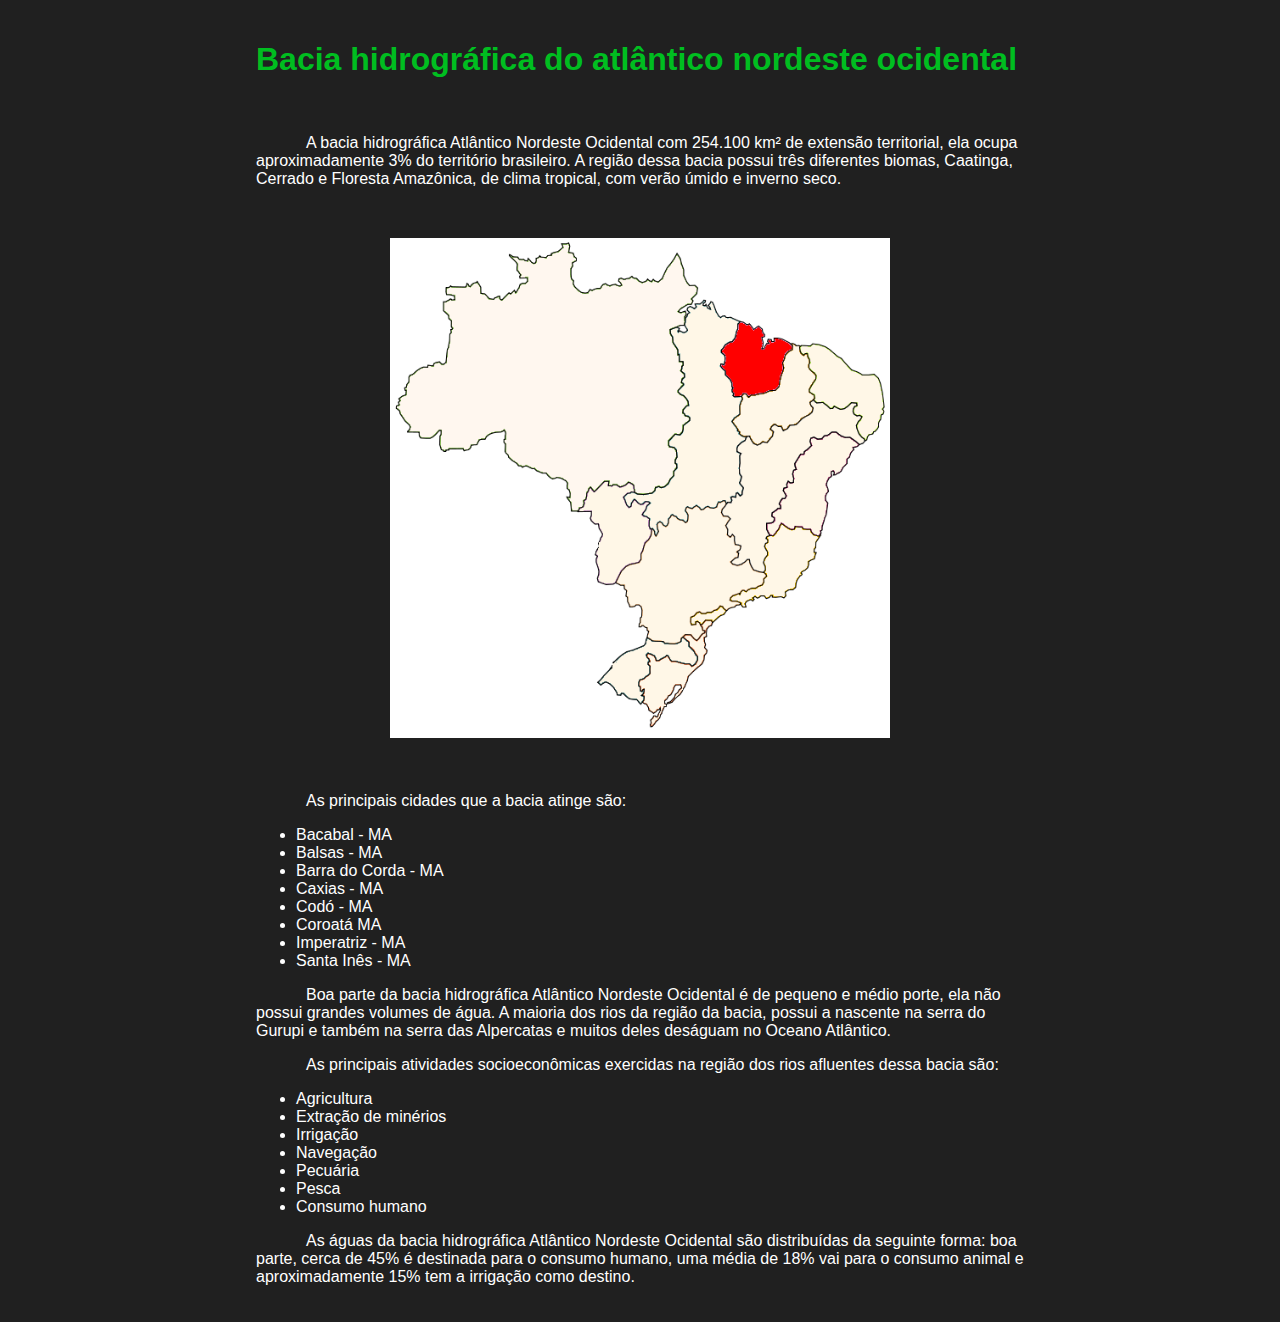
==== other_projects/Web_32/index.html @ df199992 "Add files via upload" ====
<!DOCTYPE html>
<html lang="pt-br">
    <head>
        <meta charset="UTF-8">
        <link rel="stylesheet" href="./styles/a1.css" />
        <title>Bacia hidrográfica do atlântico nordeste ocidental</title>
    </head>
    <body>
        <header id="headerID_1"></header>
        <main id="mainID_1">
            <h1 class="h1_1">Bacia hidrográfica do atlântico nordeste ocidental</h1>
            <br />
            <p>A bacia hidrográfica Atlântico Nordeste Ocidental com 254.100 km² de extensão territorial, ela ocupa aproximadamente 3% do território brasileiro. A região dessa bacia possui três diferentes biomas, Caatinga, Cerrado e Floresta Amazônica, de clima tropical, com verão úmido e inverno seco.</p>
            <br />
            <figure class="fig_1">
                <img class="img_1" src="src/b_a_n_o_2.png" alt="Não foi possivel carregar a imagem" />
            </figure>
            <br />
            <p>As principais cidades que a bacia atinge são:</p>
            <ul>
                <li>Bacabal - MA</li>
                <li>Balsas - MA</li>
                <li>Barra do Corda - MA</li>
                <li>Caxias - MA</li>
                <li>Codó - MA</li>
                <li>Coroatá MA</li>
                <li>Imperatriz - MA</li>
                <li>Santa Inês - MA</li>
            </ul>
            <p>Boa parte da bacia hidrográfica Atlântico Nordeste Ocidental é de pequeno e médio porte, ela não possui grandes volumes de água. A maioria dos rios da região da bacia, possui a nascente na serra do Gurupi e também na serra das Alpercatas e muitos deles deságuam no Oceano Atlântico.</p>
            <p>As principais atividades socioeconômicas exercidas na região dos rios afluentes dessa bacia são:</p>
            <ul>
                <li>Agricultura</li>
                <li>Extração de minérios</li>
                <li>Irrigação </li>
                <li>Navegação</li>
                <li>Pecuária</li>
                <li>Pesca</li>
                <li>Consumo humano</li>
            </ul>
            <p>As águas da bacia hidrográfica Atlântico Nordeste Ocidental são distribuídas da seguinte forma: boa parte, cerca de 45% é destinada para o consumo humano, uma média de 18% vai para o consumo animal e aproximadamente 15% tem a irrigação como destino.</p>
        </main>
        <footer id="footerID_1">

        </footer>

        <script src="./scripts/a1.js"></script>
    </body>
</html>
---- other_projects/Web_32/styles/a1.css ----
body{
    background: rgb(32, 32, 32);
    padding: 0px;
    margin: 0px;
}

p, h1, h2, h3, h4, h5, h6, li{
    color: white;
    font-family: Arial, Helvetica, sans-serif;
}

p{
    text-indent: 50px;
}

#mainID_1{
    width: 60%;
    margin-left: auto;
    margin-right: auto;
    padding-left: 20px;
    padding-right: 20px;
    padding-top: 20px;
    padding-bottom: 20px;
}

.img_1{
    width: 500px;
    height: 500px;
}

.fig_1{
    text-align: center;
}

.h1_1{
    color: rgb(0, 190, 32);
}
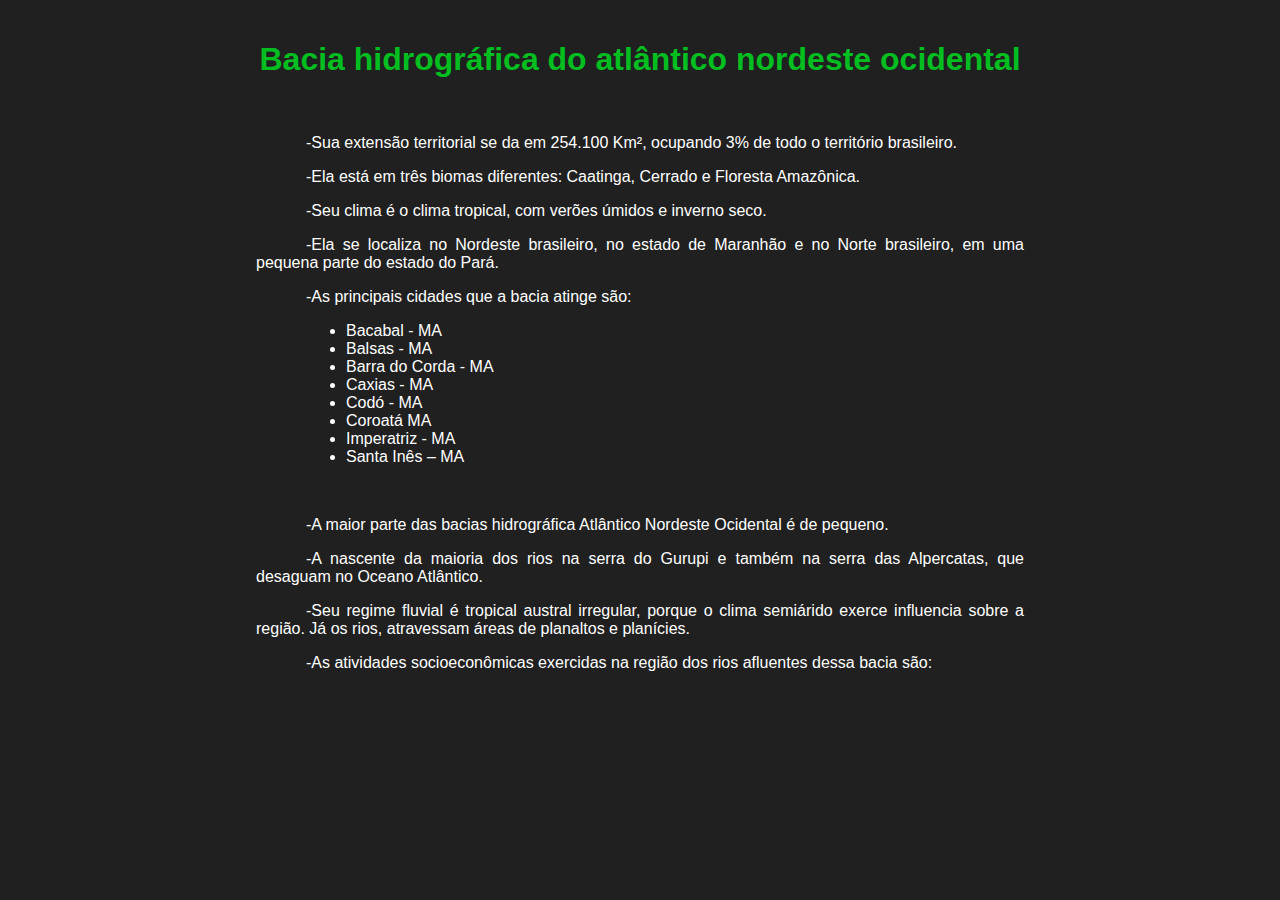
==== commit 4de4c227: "Add files via upload" ====
--- a/other_projects/Web_32/index.html
+++ b/other_projects/Web_32/index.html
@@ -10,14 +10,12 @@
         <main id="mainID_1">
             <h1 class="h1_1">Bacia hidrográfica do atlântico nordeste ocidental</h1>
             <br />
-            <p>A bacia hidrográfica Atlântico Nordeste Ocidental com 254.100 km² de extensão territorial, ela ocupa aproximadamente 3% do território brasileiro. A região dessa bacia possui três diferentes biomas, Caatinga, Cerrado e Floresta Amazônica, de clima tropical, com verão úmido e inverno seco.</p>
-            <br />
-            <figure class="fig_1">
-                <img class="img_1" src="src/b_a_n_o_2.png" alt="Não foi possivel carregar a imagem" />
-            </figure>
-            <br />
-            <p>As principais cidades que a bacia atinge são:</p>
-            <ul>
+            <p>-Sua extensão territorial se da em 254.100 Km², ocupando 3% de todo o território brasileiro.</p>
+            <p>-Ela está em três biomas diferentes: Caatinga, Cerrado e Floresta Amazônica.</p>
+            <p>-Seu clima é o clima tropical, com verões úmidos e inverno seco.</p>
+            <p>-Ela se localiza no Nordeste brasileiro, no estado de Maranhão e no Norte brasileiro, em uma pequena parte do estado do Pará.</p>
+            <p>-As principais cidades que a bacia atinge são:</p>
+            <ul class="ul_1">
                 <li>Bacabal - MA</li>
                 <li>Balsas - MA</li>
                 <li>Barra do Corda - MA</li>
@@ -25,20 +23,14 @@
                 <li>Codó - MA</li>
                 <li>Coroatá MA</li>
                 <li>Imperatriz - MA</li>
-                <li>Santa Inês - MA</li>
+                <li>Santa Inês – MA</li>
             </ul>
-            <p>Boa parte da bacia hidrográfica Atlântico Nordeste Ocidental é de pequeno e médio porte, ela não possui grandes volumes de água. A maioria dos rios da região da bacia, possui a nascente na serra do Gurupi e também na serra das Alpercatas e muitos deles deságuam no Oceano Atlântico.</p>
-            <p>As principais atividades socioeconômicas exercidas na região dos rios afluentes dessa bacia são:</p>
-            <ul>
-                <li>Agricultura</li>
-                <li>Extração de minérios</li>
-                <li>Irrigação </li>
-                <li>Navegação</li>
-                <li>Pecuária</li>
-                <li>Pesca</li>
-                <li>Consumo humano</li>
-            </ul>
-            <p>As águas da bacia hidrográfica Atlântico Nordeste Ocidental são distribuídas da seguinte forma: boa parte, cerca de 45% é destinada para o consumo humano, uma média de 18% vai para o consumo animal e aproximadamente 15% tem a irrigação como destino.</p>
+            <br />
+            <p>-A maior parte das bacias hidrográfica Atlântico Nordeste Ocidental é de pequeno.</p>
+            <p>-A nascente da maioria dos rios na serra do Gurupi e também na serra das Alpercatas, que desaguam no Oceano Atlântico.</p>
+            <p>-Seu regime fluvial é tropical austral irregular, porque o clima semiárido exerce influencia sobre a região. Já os rios, atravessam áreas de planaltos e planícies.<p>
+            <p>-As atividades socioeconômicas exercidas na região dos rios afluentes dessa bacia são:</p>
+            
         </main>
         <footer id="footerID_1">
 
--- a/other_projects/Web_32/styles/a1.css
+++ b/other_projects/Web_32/styles/a1.css
@@ -7,10 +7,16 @@
 p, h1, h2, h3, h4, h5, h6, li{
     color: white;
     font-family: Arial, Helvetica, sans-serif;
+    text-align: center;
 }
 
 p{
     text-indent: 50px;
+    text-align: justify;
+}
+
+li{
+    text-align: justify;
 }
 
 #mainID_1{
@@ -34,4 +40,8 @@
 
 .h1_1{
     color: rgb(0, 190, 32);
+}
+
+.ul_1{
+    margin-left: 50px;
 }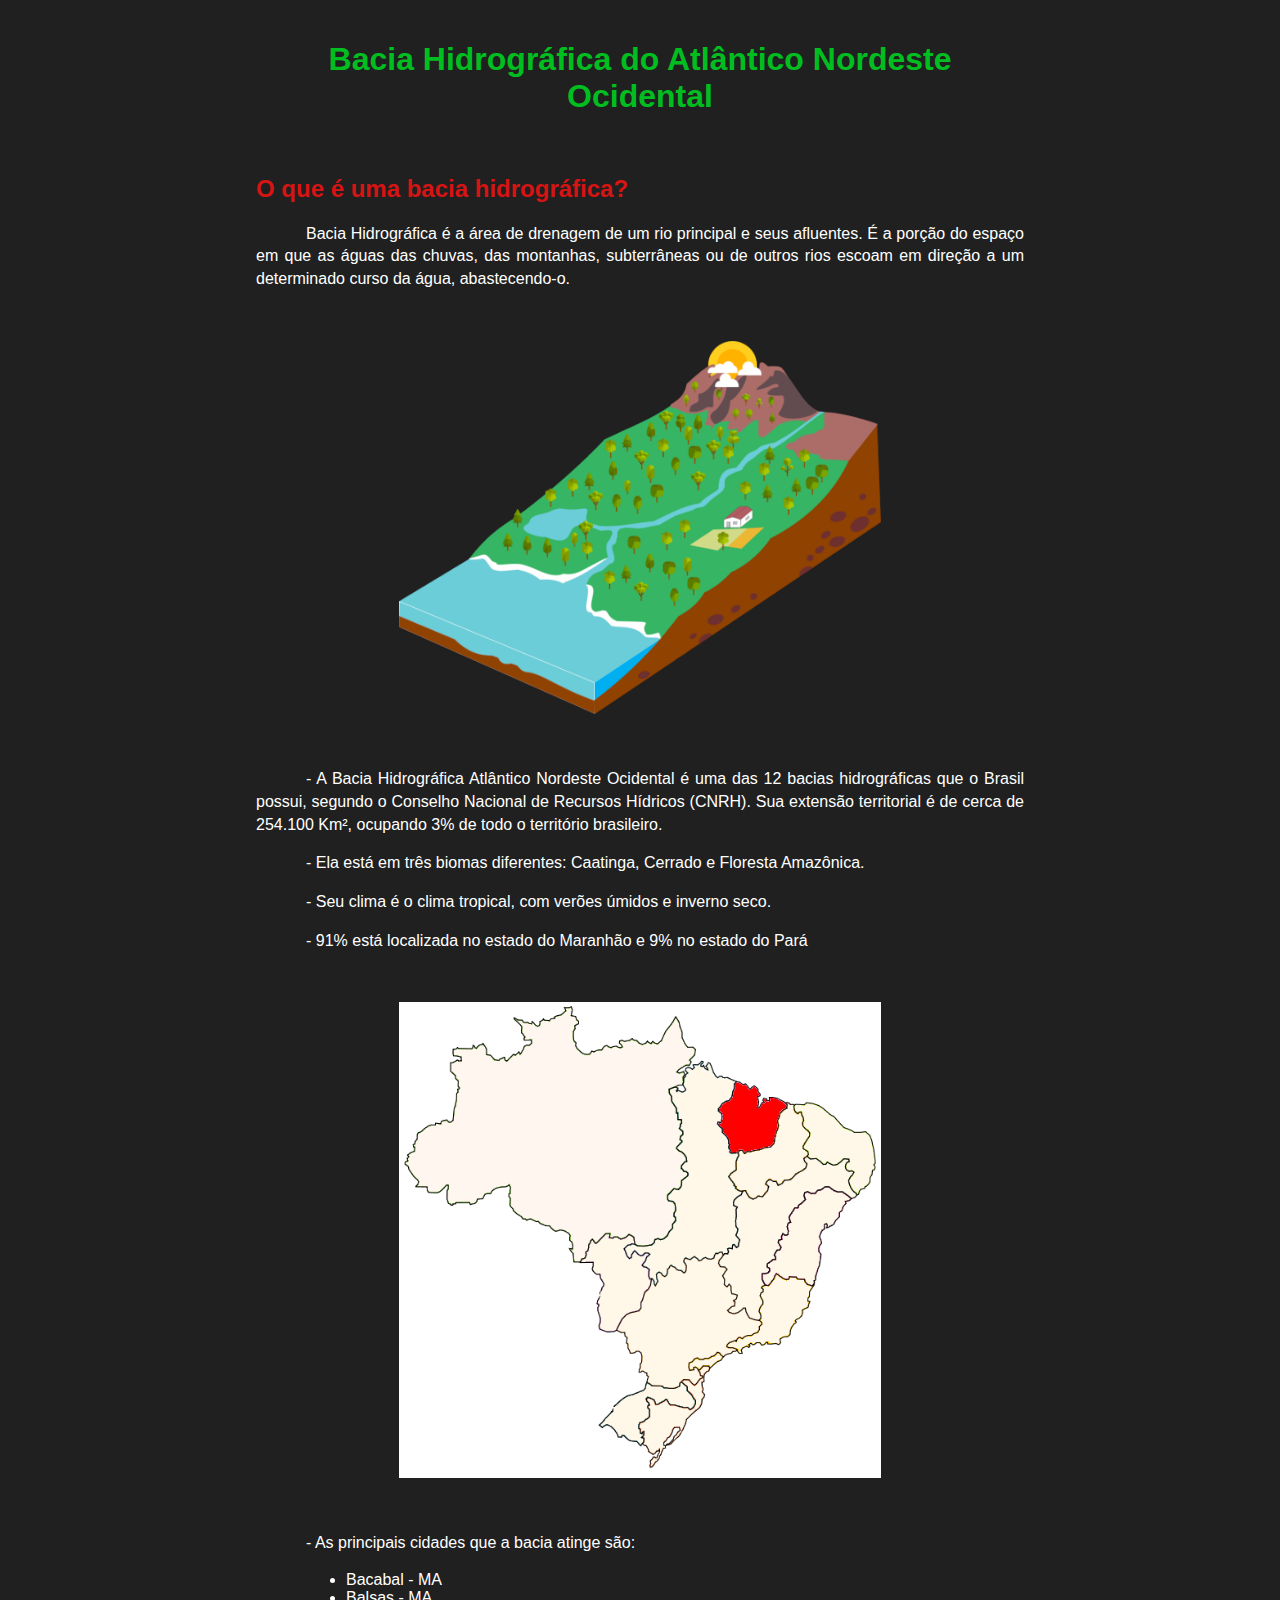
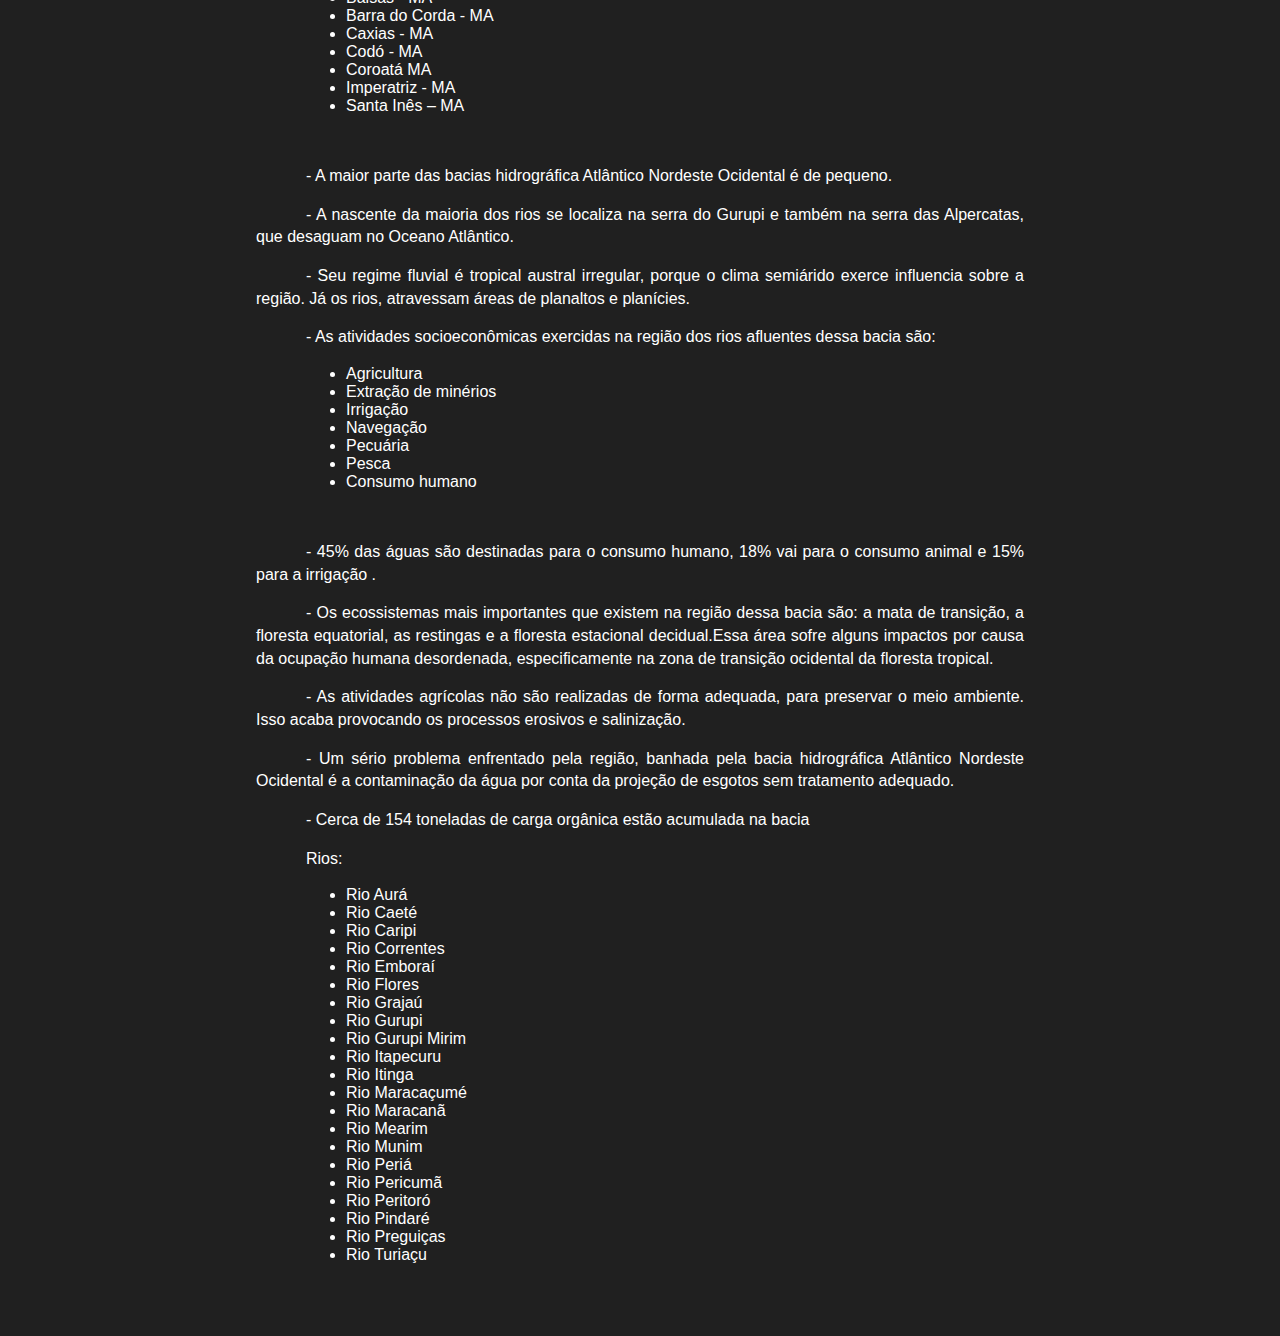
==== commit ae1f2766: "Add files via upload" ====
--- a/other_projects/Web_32/index.html
+++ b/other_projects/Web_32/index.html
@@ -3,18 +3,30 @@
     <head>
         <meta charset="UTF-8">
         <link rel="stylesheet" href="./styles/a1.css" />
-        <title>Bacia hidrográfica do atlântico nordeste ocidental</title>
+        <title>Bacia Hidrográfica do Atlântico Nordeste Ocidental</title>
     </head>
     <body>
         <header id="headerID_1"></header>
         <main id="mainID_1">
-            <h1 class="h1_1">Bacia hidrográfica do atlântico nordeste ocidental</h1>
+            <h1 class="h1_1">Bacia Hidrográfica do Atlântico Nordeste Ocidental</h1>
             <br />
-            <p>-Sua extensão territorial se da em 254.100 Km², ocupando 3% de todo o território brasileiro.</p>
-            <p>-Ela está em três biomas diferentes: Caatinga, Cerrado e Floresta Amazônica.</p>
-            <p>-Seu clima é o clima tropical, com verões úmidos e inverno seco.</p>
-            <p>-Ela se localiza no Nordeste brasileiro, no estado de Maranhão e no Norte brasileiro, em uma pequena parte do estado do Pará.</p>
-            <p>-As principais cidades que a bacia atinge são:</p>
+            <h2 class="h2_1">O que é uma bacia hidrográfica?</h2>
+            <p>Bacia Hidrográfica é a área de drenagem de um rio principal e seus afluentes. É a porção do espaço em que as águas das chuvas, das montanhas, subterrâneas ou de outros rios escoam em direção a um determinado curso da água, abastecendo-o.</p>
+            <br />
+            <figure class="fig_1">
+                <img class="img_2" src="./src/image_bacia_hidrografica.png" alt="Não foi possivel carregar a imagem.">
+            </figure>
+            <br />
+            <p>- A Bacia Hidrográfica Atlântico Nordeste Ocidental é uma das 12 bacias hidrográficas que o Brasil possui, segundo o Conselho Nacional de Recursos Hídricos (CNRH). Sua extensão territorial é de cerca de 254.100 Km², ocupando 3% de todo o território brasileiro.</p>
+            <p>- Ela está em três biomas diferentes: Caatinga, Cerrado e Floresta Amazônica.</p>
+            <p>- Seu clima é o clima tropical, com verões úmidos e inverno seco.</p>
+            <p>- 91% está localizada no estado do Maranhão e 9% no estado do Pará</p>
+            <br />
+            <figure class="fig_1">
+                <img class="img_1" src="./src/b_a_n_o_2.png" alt="Não foi possivel carregar a imagem.">
+            </figure>
+            <br />
+            <p>- As principais cidades que a bacia atinge são:</p>
             <ul class="ul_1">
                 <li>Bacabal - MA</li>
                 <li>Balsas - MA</li>
@@ -26,12 +38,53 @@
                 <li>Santa Inês – MA</li>
             </ul>
             <br />
-            <p>-A maior parte das bacias hidrográfica Atlântico Nordeste Ocidental é de pequeno.</p>
-            <p>-A nascente da maioria dos rios na serra do Gurupi e também na serra das Alpercatas, que desaguam no Oceano Atlântico.</p>
-            <p>-Seu regime fluvial é tropical austral irregular, porque o clima semiárido exerce influencia sobre a região. Já os rios, atravessam áreas de planaltos e planícies.<p>
-            <p>-As atividades socioeconômicas exercidas na região dos rios afluentes dessa bacia são:</p>
-            
+            <p>- A maior parte das bacias hidrográfica Atlântico Nordeste Ocidental é de pequeno.</p>
+            <p>- A nascente da maioria dos rios se localiza na serra do Gurupi e também na serra das Alpercatas, que desaguam no Oceano Atlântico.</p>
+            <p>- Seu regime fluvial é tropical austral irregular, porque o clima semiárido exerce influencia sobre a região. Já os rios, atravessam áreas de planaltos e planícies.<p>
+            <p>- As atividades socioeconômicas exercidas na região dos rios afluentes dessa bacia são:</p>
+            <ul class="ul_1">
+                <li>Agricultura</li>
+                <li>Extração de minérios</li>
+                <li>Irrigação</li>
+                <li>Navegação</li>
+                <li>Pecuária</li>
+                <li>Pesca</li>
+                <li>Consumo humano</li>
+            </ul>
+            <br />
+            <p>- 45% das águas são destinadas para o consumo humano, 18% vai para o consumo animal e 15% para a irrigação .</p>
+            <p>- Os ecossistemas mais importantes que existem na região dessa bacia são: a mata de transição, a floresta equatorial, as restingas e a floresta estacional decidual.Essa área sofre alguns impactos por causa da ocupação humana desordenada, especificamente na zona de transição ocidental da floresta tropical.</p>
+            <p>- As atividades agrícolas não são realizadas de forma adequada, para preservar o meio ambiente. Isso acaba provocando os processos erosivos e salinização.</p>
+            <p>- Um sério problema enfrentado pela região, banhada pela bacia hidrográfica Atlântico Nordeste Ocidental é a contaminação da água por conta da projeção de esgotos sem tratamento adequado.</p>
+            <p>- Cerca de 154 toneladas de carga orgânica estão acumulada na bacia</p>
+            <p>Rios:</p>
+            <ul class="ul_1">
+                <li>Rio Aurá</li>
+                <li>Rio Caeté</li>
+                <li>Rio Caripi</li>
+                <li>Rio Correntes</li>
+                <li>Rio Emboraí</li>
+                <li>Rio Flores</li>
+                <li>Rio Grajaú</li>
+                <li>Rio Gurupi</li>
+                <li>Rio Gurupi Mirim</li>
+                <li>Rio Itapecuru</li>
+                <li>Rio Itinga</li>
+                <li>Rio Maracaçumé</li>
+                <li>Rio Maracanã</li>
+                <li>Rio Mearim</li>
+                <li>Rio Munim</li>
+                <li>Rio Periá</li>
+                <li>Rio Pericumã</li>
+                <li>Rio Peritoró</li>
+                <li>Rio Pindaré</li>
+                <li>Rio Preguiças</li>
+                <li>Rio Turiaçu</li>
+            </ul>
+
+            <br />
         </main>
+        <br />
         <footer id="footerID_1">
 
         </footer>
--- a/other_projects/Web_32/styles/a1.css
+++ b/other_projects/Web_32/styles/a1.css
@@ -13,6 +13,7 @@
 p{
     text-indent: 50px;
     text-align: justify;
+    line-height: 0.6cm;
 }
 
 li{
@@ -30,8 +31,11 @@
 }
 
 .img_1{
-    width: 500px;
-    height: 500px;
+    width: 70%;
+}
+
+.img_1::alt{
+    color: white;
 }
 
 .fig_1{
@@ -42,6 +46,17 @@
     color: rgb(0, 190, 32);
 }
 
+.h2_1{
+    color: rgb(214, 20, 20);
+    text-align: left;
+}
+
 .ul_1{
     margin-left: 50px;
+}
+
+.img_2{
+    /* width: 500px;
+    height: 400px; */
+    width: 70%;
 }